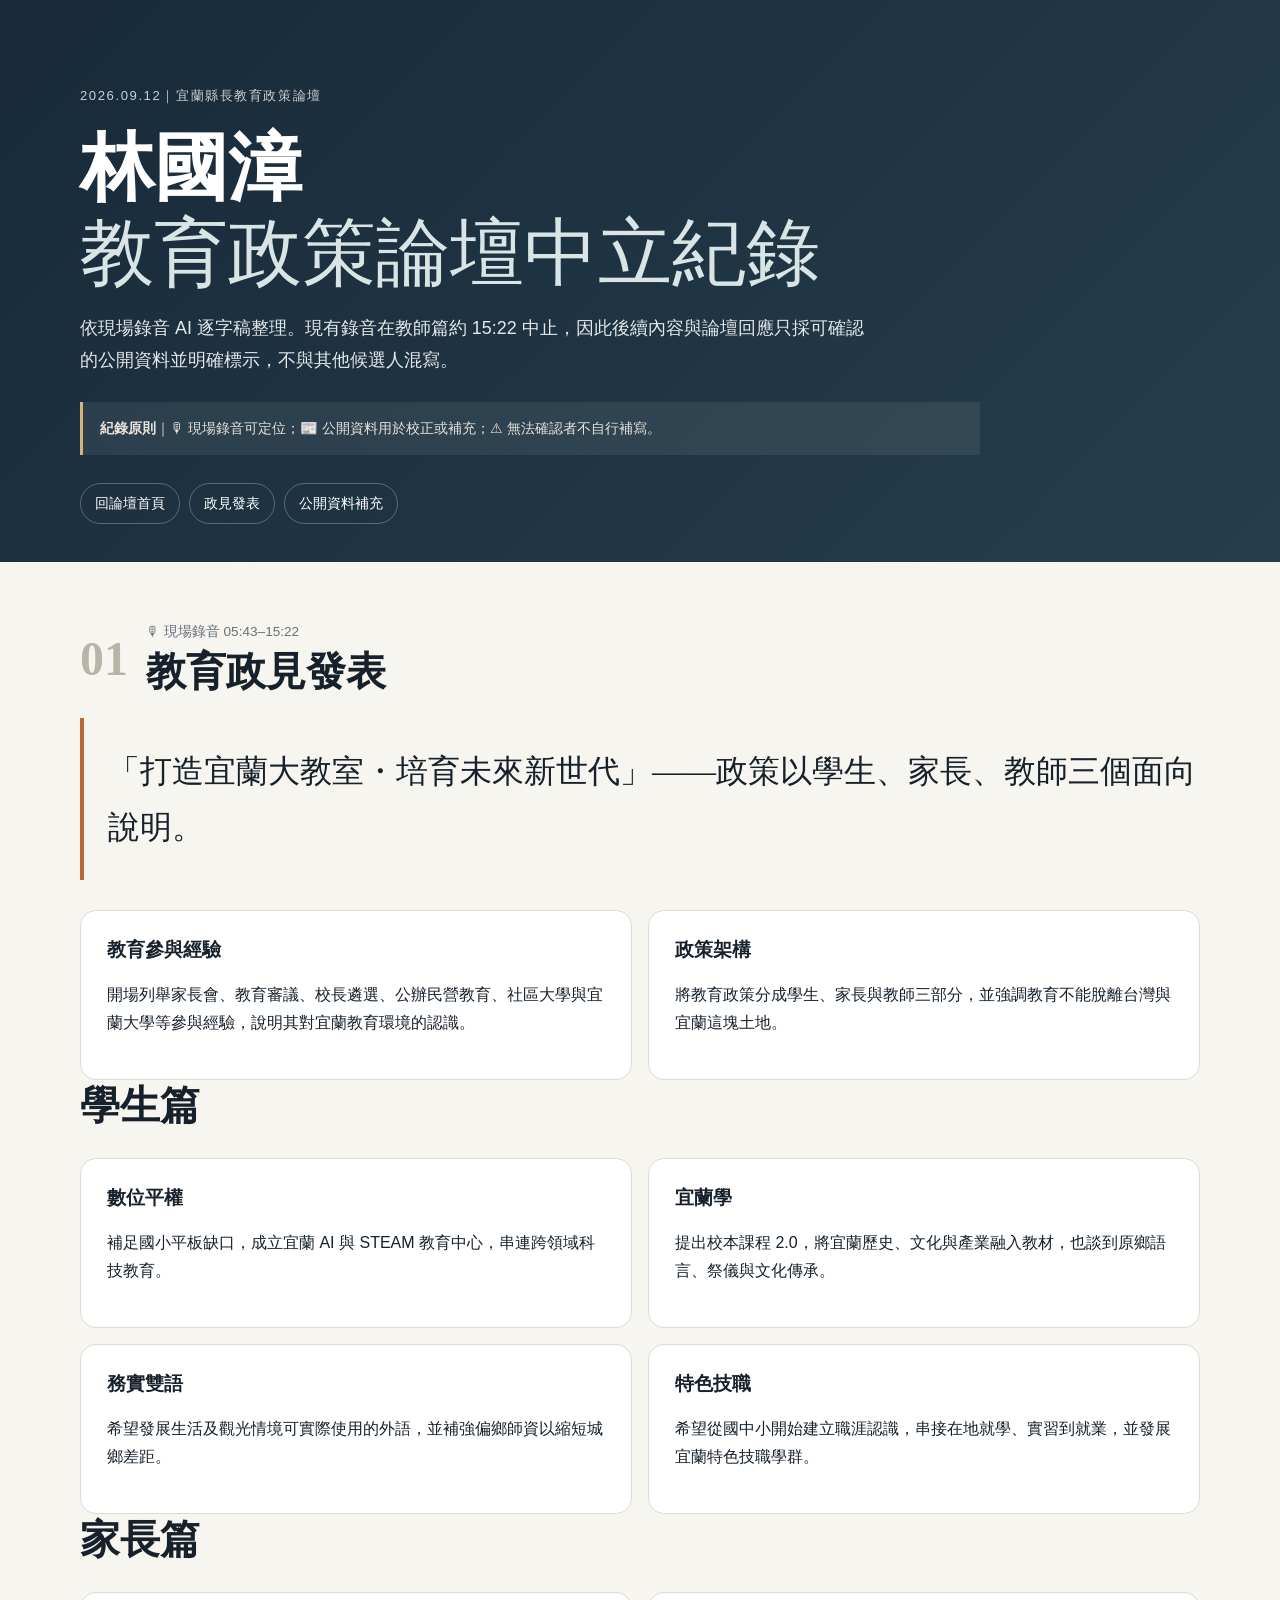
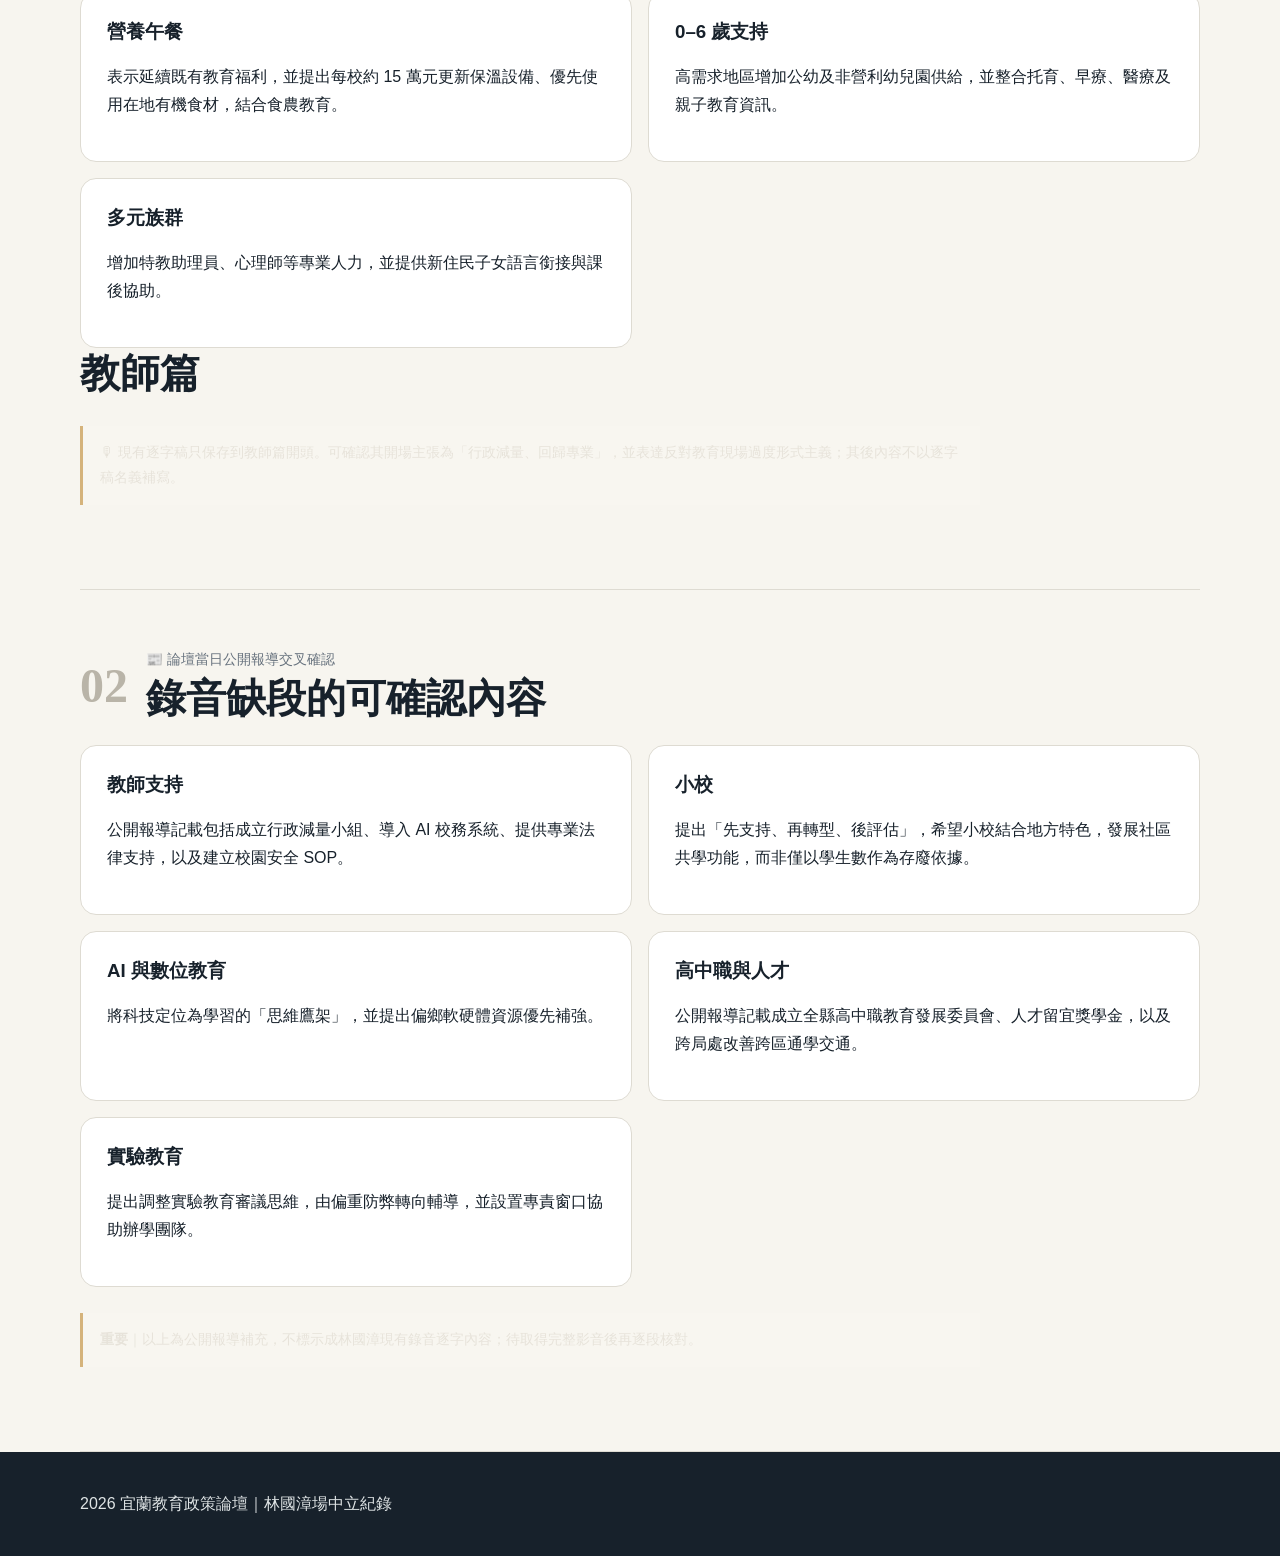
==== lin.html @ b28bcfb4 "Add separate Lin Kuo-chang forum record page" ====
<!doctype html><html lang="zh-Hant"><head><meta charset="utf-8"><meta name="viewport" content="width=device-width,initial-scale=1"><title>林國漳｜2026 宜蘭教育政策論壇紀錄</title><link rel="stylesheet" href="styles.css"></head><body><header class="hero"><div class="wrap"><p class="eyebrow">2026.09.12｜宜蘭縣長教育政策論壇</p><h1>林國漳<br><span>教育政策論壇中立紀錄</span></h1><p class="lead">依現場錄音 AI 逐字稿整理。現有錄音在教師篇約 15:22 中止，因此後續內容與論壇回應只採可確認的公開資料並明確標示，不與其他候選人混寫。</p><div class="notice"><b>紀錄原則</b>｜🎙 現場錄音可定位；📰 公開資料用於校正或補充；⚠ 無法確認者不自行補寫。</div><nav><a href="index.html">回論壇首頁</a><a href="#policy">政見發表</a><a href="#supplement">公開資料補充</a></nav></div></header><main class="wrap"><section id="policy"><div class="section-head"><span class="num">01</span><div><p>🎙 現場錄音 05:43–15:22</p><h2>教育政見發表</h2></div></div><div class="quote">「打造宜蘭大教室・培育未來新世代」——政策以學生、家長、教師三個面向說明。</div><div class="cards"><article><h3>教育參與經驗</h3><p>開場列舉家長會、教育審議、校長遴選、公辦民營教育、社區大學與宜蘭大學等參與經驗，說明其對宜蘭教育環境的認識。</p></article><article><h3>政策架構</h3><p>將教育政策分成學生、家長與教師三部分，並強調教育不能脫離台灣與宜蘭這塊土地。</p></article></div><h2>學生篇</h2><div class="cards"><article><h3>數位平權</h3><p>補足國小平板缺口，成立宜蘭 AI 與 STEAM 教育中心，串連跨領域科技教育。</p></article><article><h3>宜蘭學</h3><p>提出校本課程 2.0，將宜蘭歷史、文化與產業融入教材，也談到原鄉語言、祭儀與文化傳承。</p></article><article><h3>務實雙語</h3><p>希望發展生活及觀光情境可實際使用的外語，並補強偏鄉師資以縮短城鄉差距。</p></article><article><h3>特色技職</h3><p>希望從國中小開始建立職涯認識，串接在地就學、實習到就業，並發展宜蘭特色技職學群。</p></article></div><h2>家長篇</h2><div class="cards"><article><h3>營養午餐</h3><p>表示延續既有教育福利，並提出每校約 15 萬元更新保溫設備、優先使用在地有機食材，結合食農教育。</p></article><article><h3>0–6 歲支持</h3><p>高需求地區增加公幼及非營利幼兒園供給，並整合托育、早療、醫療及親子教育資訊。</p></article><article><h3>多元族群</h3><p>增加特教助理員、心理師等專業人力，並提供新住民子女語言銜接與課後協助。</p></article></div><h2>教師篇</h2><div class="notice">🎙 現有逐字稿只保存到教師篇開頭。可確認其開場主張為「行政減量、回歸專業」，並表達反對教育現場過度形式主義；其後內容不以逐字稿名義補寫。</div></section><section id="supplement"><div class="section-head"><span class="num">02</span><div><p>📰 論壇當日公開報導交叉確認</p><h2>錄音缺段的可確認內容</h2></div></div><div class="cards"><article><h3>教師支持</h3><p>公開報導記載包括成立行政減量小組、導入 AI 校務系統、提供專業法律支持，以及建立校園安全 SOP。</p></article><article><h3>小校</h3><p>提出「先支持、再轉型、後評估」，希望小校結合地方特色，發展社區共學功能，而非僅以學生數作為存廢依據。</p></article><article><h3>AI 與數位教育</h3><p>將科技定位為學習的「思維鷹架」，並提出偏鄉軟硬體資源優先補強。</p></article><article><h3>高中職與人才</h3><p>公開報導記載成立全縣高中職教育發展委員會、人才留宜獎學金，以及跨局處改善跨區通學交通。</p></article><article><h3>實驗教育</h3><p>提出調整實驗教育審議思維，由偏重防弊轉向輔導，並設置專責窗口協助辦學團隊。</p></article></div><div class="notice"><b>重要</b>｜以上為公開報導補充，不標示成林國漳現有錄音逐字內容；待取得完整影音後再逐段核對。</div></section></main><footer><div class="wrap">2026 宜蘭教育政策論壇｜林國漳場中立紀錄</div></footer></body></html>
---- styles.css ----
:root{--ink:#17212b;--muted:#66717d;--paper:#f7f5ef;--card:#fff;--line:#dedbd2;--wu:#345b7e;--lin:#39705e;--accent:#b76b3d}*{box-sizing:border-box}html{scroll-behavior:smooth}body{margin:0;background:var(--paper);color:var(--ink);font-family:-apple-system,BlinkMacSystemFont,"Noto Sans TC","PingFang TC","Microsoft JhengHei",sans-serif;line-height:1.75}.wrap{width:min(1120px,calc(100% - 36px));margin:auto}.hero{padding:72px 0 38px;background:linear-gradient(135deg,#182a3a,#263e4c);color:white}.eyebrow{letter-spacing:.12em;font-size:.82rem;opacity:.78}.hero h1{font-size:clamp(2.25rem,6vw,4.6rem);line-height:1.15;margin:18px 0}.hero h1 span{font-weight:400;color:#d9e5e5}.lead{font-size:1.12rem;max-width:800px;color:#e5e9e9}.notice{max-width:900px;margin:26px 0;padding:14px 17px;border-left:3px solid #d5b37b;background:#ffffff12;font-size:.9rem;color:#e7e3da}.hero nav{display:flex;gap:9px;flex-wrap:wrap;margin-top:28px}.hero nav a{color:#fff;text-decoration:none;border:1px solid #ffffff44;border-radius:99px;padding:7px 14px;font-size:.9rem}.hero nav a:hover{background:#fff;color:#223746}main section{padding:58px 0;border-bottom:1px solid var(--line)}h2{font-size:clamp(1.65rem,4vw,2.5rem);line-height:1.25;margin:0 0 28px}h3{line-height:1.35}.candidate-grid,.analysis-grid{display:grid;grid-template-columns:1fr 1fr;gap:20px}.candidate,.cards article,.three article,.analysis-grid article,.source-box{background:var(--card);border:1px solid var(--line);border-radius:16px;padding:26px}.candidate{border-top:5px solid}.candidate.wu{border-top-color:var(--wu)}.candidate.lin{border-top-color:var(--lin)}.tag,.three article>span{display:inline-block;font-weight:700;font-size:.78rem;letter-spacing:.08em;border-radius:99px;padding:4px 10px;background:#edf0ef}.candidate h3{font-size:1.5rem;margin:14px 0 8px}.chips{display:flex;flex-wrap:wrap;gap:7px;margin-top:20px}.chips span{font-size:.8rem;background:#f1efe8;padding:4px 9px;border-radius:6px}.table-wrap{overflow-x:auto;background:white;border:1px solid var(--line);border-radius:14px}table{width:100%;border-collapse:collapse;min-width:760px}th,td{text-align:left;vertical-align:top;padding:15px 17px;border-bottom:1px solid #ece9e2}th{background:#eeece5}th:first-child,td:first-child{width:15%;font-weight:700}.caption{font-size:.84rem;color:var(--muted);margin-top:12px}.section-head{display:flex;gap:18px;align-items:center;margin-bottom:22px}.section-head .num{font:700 3rem Georgia,serif;color:#b9b4a8}.section-head p{margin:0;color:var(--muted);font-size:.85rem}.section-head h2{margin:2px 0 0}.quote{font-family:Georgia,"Noto Serif TC",serif;font-size:clamp(1.35rem,3vw,2rem);padding:25px 0 25px 24px;border-left:4px solid var(--accent);margin:20px 0 30px}.cards{display:grid;grid-template-columns:1fr 1fr;gap:16px}.cards h3,.three h3{margin-top:0}.cards ul,.three ul{padding-left:1.2rem}.three{display:grid;grid-template-columns:repeat(3,1fr);gap:16px}.three article:nth-child(1){border-top:4px solid #527799}.three article:nth-child(2){border-top:4px solid #b17a51}.three article:nth-child(3){border-top:4px solid #5c806f}.three article>span{margin-bottom:12px}.intro{margin-top:-18px;color:var(--muted)}.qa-list{display:grid;gap:10px}.qa-list details{background:white;border:1px solid var(--line);border-radius:12px;overflow:hidden}.qa-list summary{cursor:pointer;font-weight:700;font-size:1.05rem;padding:17px 20px}.qa-list details div{padding:0 20px 20px;color:#35404a}.analysis-grid article:first-child{border-left:5px solid var(--wu)}.analysis-grid article:last-child{border-left:5px solid var(--lin)}.neutral{margin-top:18px;padding:20px;border-radius:12px;background:#e9e6dc;font-weight:600}.source-box p{margin:0 0 18px}.source-box p:last-child{margin-bottom:0}footer{background:#17212b;color:#dfe4e5;padding:38px 0}footer p{color:#9eaaae;font-size:.85rem;margin-bottom:0}@media(max-width:760px){.hero{padding-top:48px}.candidate-grid,.analysis-grid,.cards,.three{grid-template-columns:1fr}main section{padding:42px 0}.section-head{align-items:flex-start}.section-head .num{font-size:2.2rem}.candidate,.cards article,.three article,.source-box{padding:20px}.quote{padding-left:18px}.wrap{width:min(100% - 26px,1120px)}}@media print{.hero{background:white;color:#111;padding:20px 0}.hero h1 span,.lead,.notice{color:#333}.hero nav{display:none}body{background:white}.candidate,.cards article,.three article,.source-box,.table-wrap,.qa-list details{break-inside:avoid;border-color:#bbb}.qa-list details div{display:block!important}footer{background:white;color:#111}}
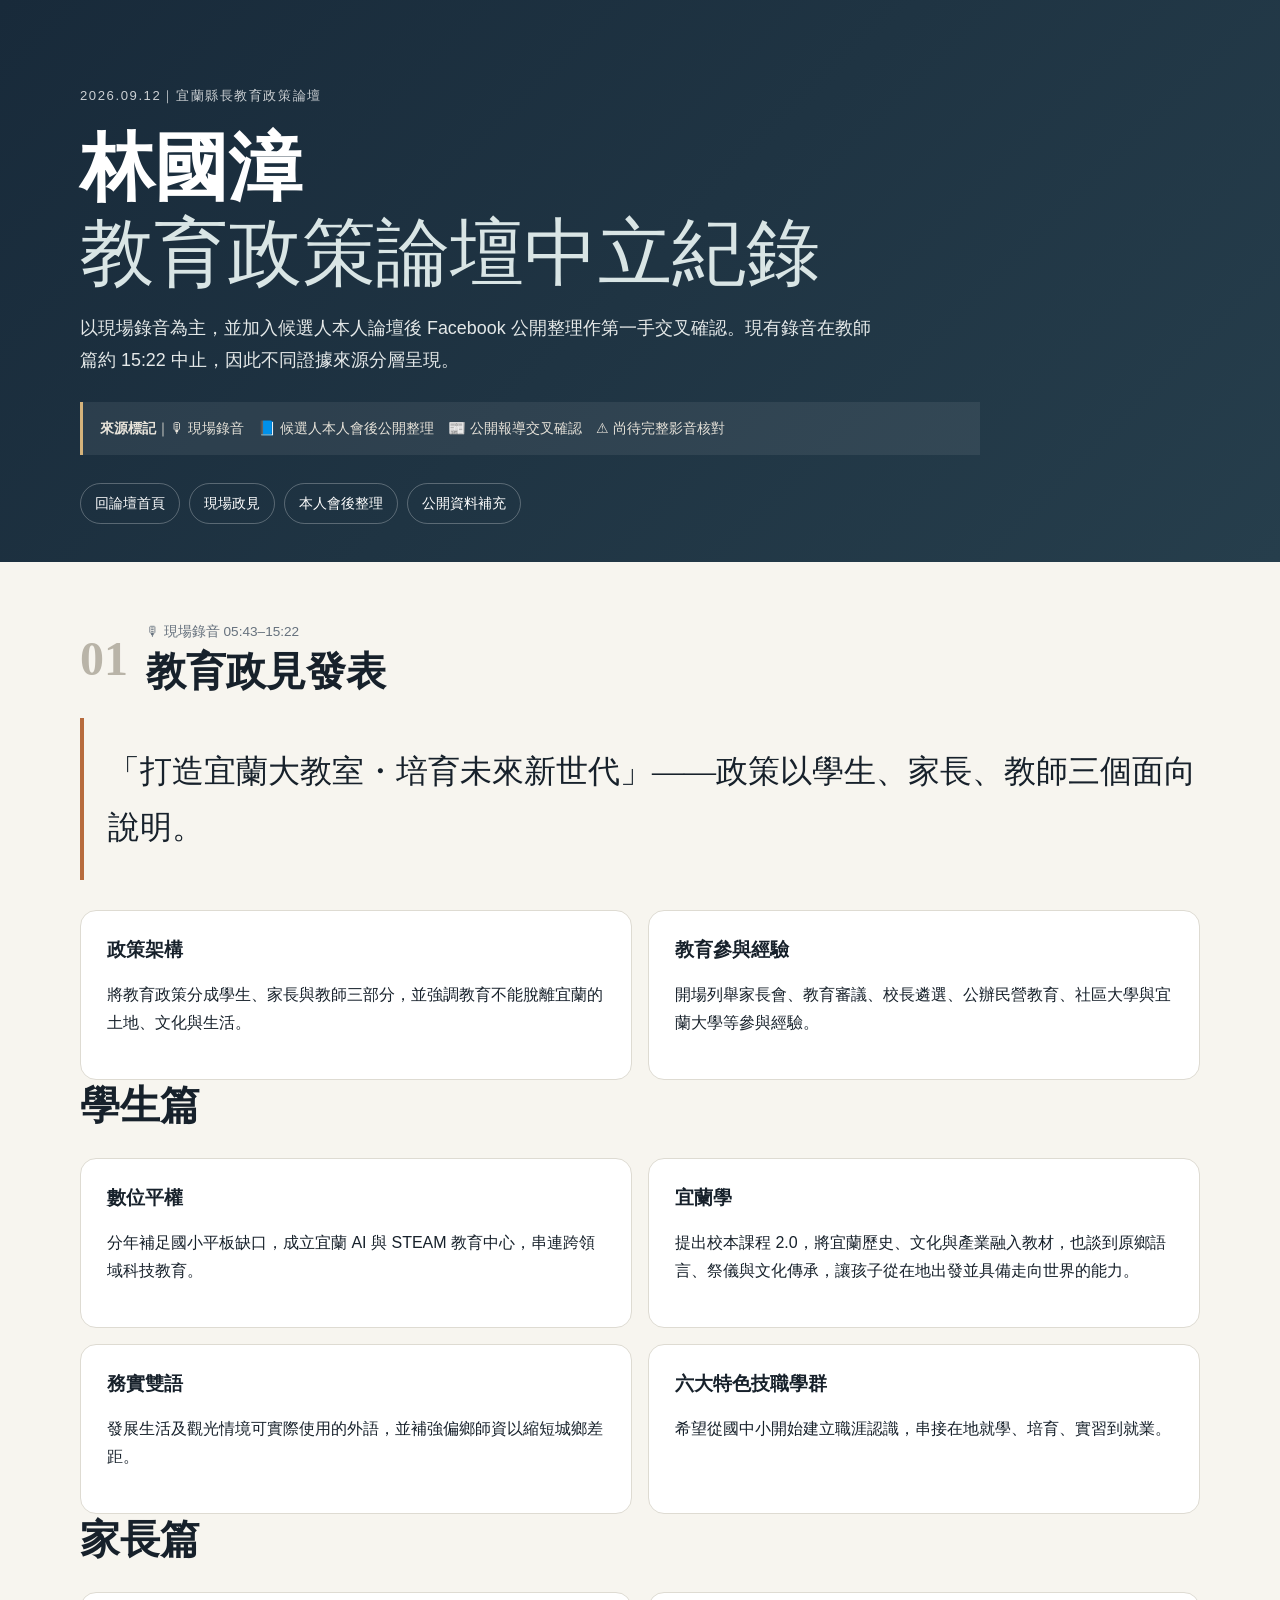
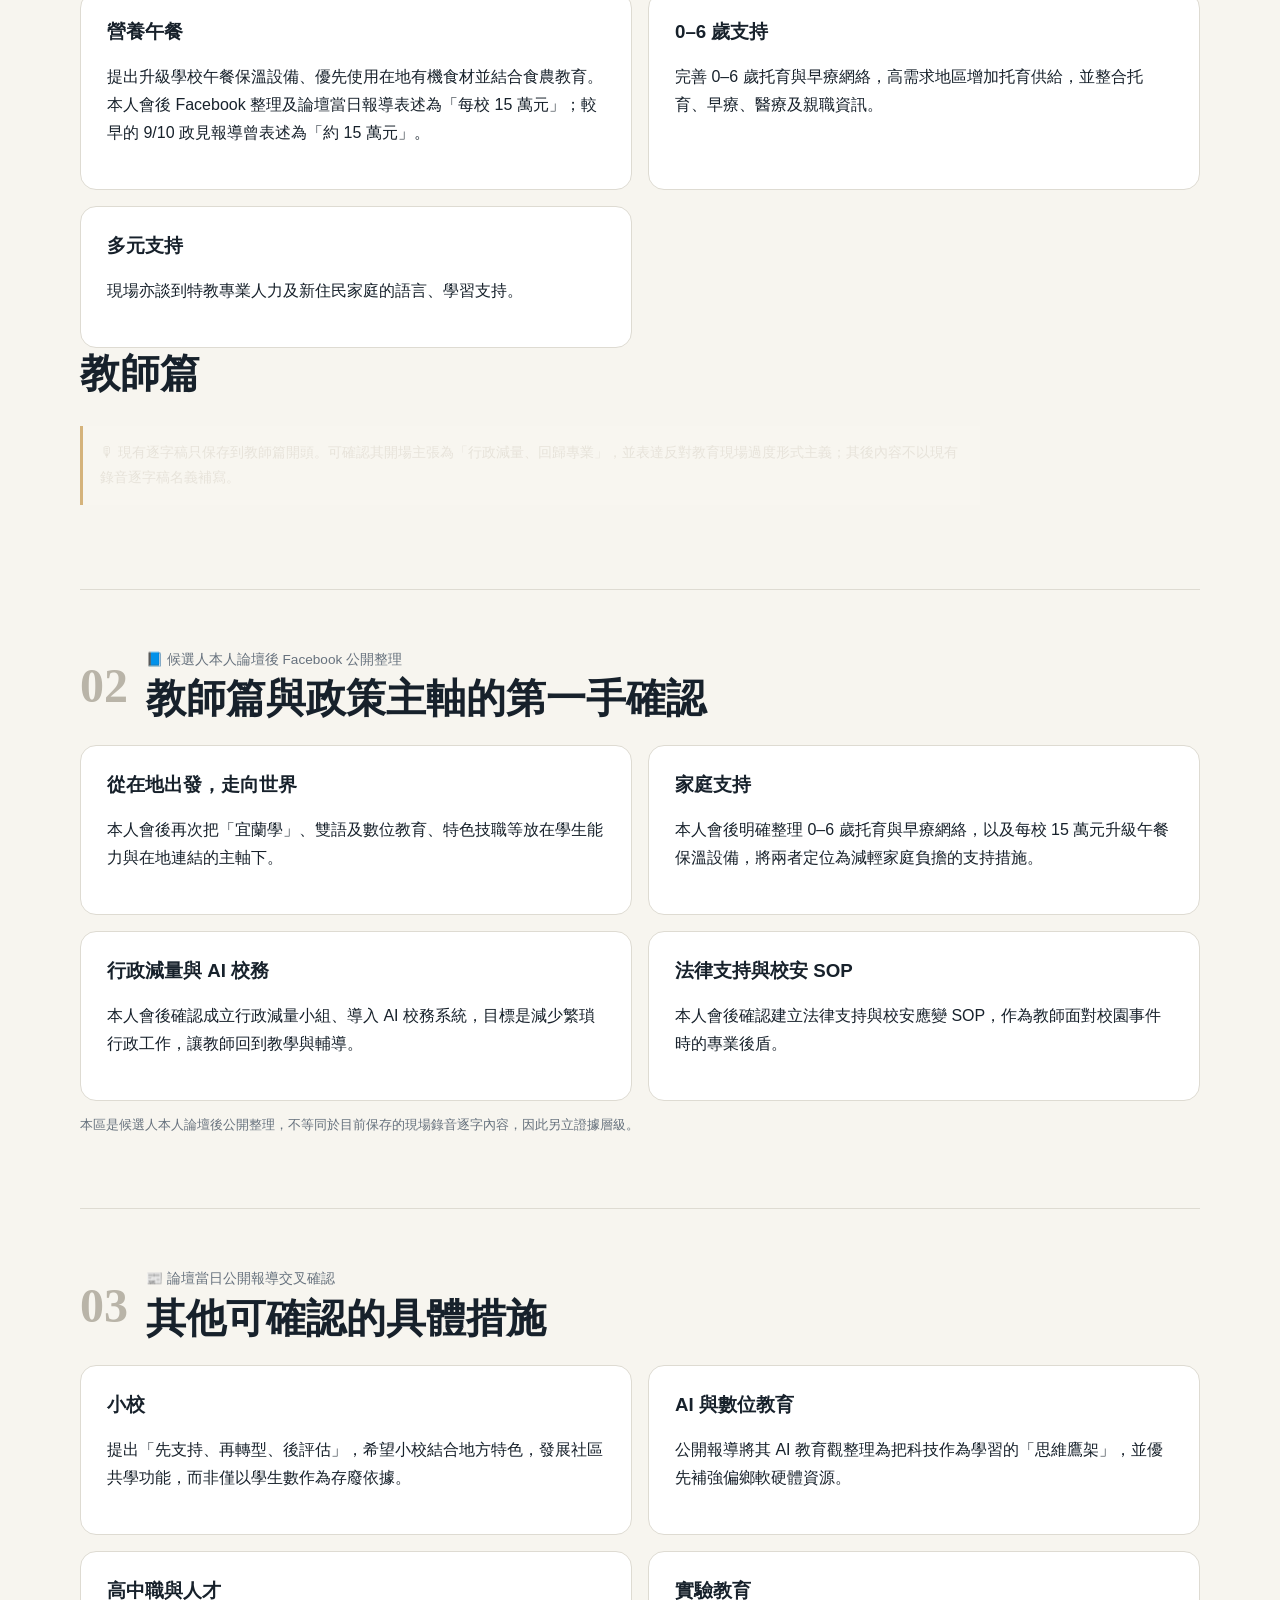
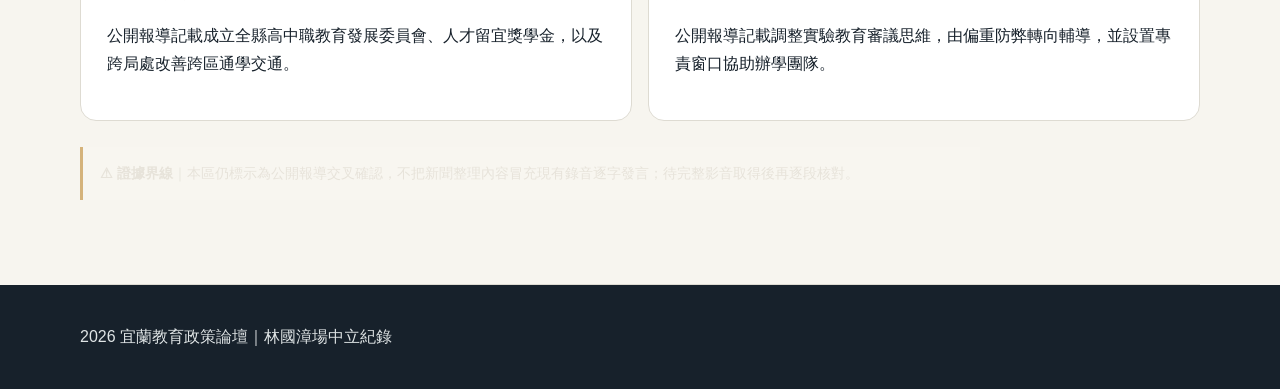
==== commit 73e32422: "Refine Lin forum record with candidate post cross-check" ====
--- a/lin.html
+++ b/lin.html
@@ -1 +1 @@
-<!doctype html><html lang="zh-Hant"><head><meta charset="utf-8"><meta name="viewport" content="width=device-width,initial-scale=1"><title>林國漳｜2026 宜蘭教育政策論壇紀錄</title><link rel="stylesheet" href="styles.css"></head><body><header class="hero"><div class="wrap"><p class="eyebrow">2026.09.12｜宜蘭縣長教育政策論壇</p><h1>林國漳<br><span>教育政策論壇中立紀錄</span></h1><p class="lead">依現場錄音 AI 逐字稿整理。現有錄音在教師篇約 15:22 中止，因此後續內容與論壇回應只採可確認的公開資料並明確標示，不與其他候選人混寫。</p><div class="notice"><b>紀錄原則</b>｜🎙 現場錄音可定位；📰 公開資料用於校正或補充；⚠ 無法確認者不自行補寫。</div><nav><a href="index.html">回論壇首頁</a><a href="#policy">政見發表</a><a href="#supplement">公開資料補充</a></nav></div></header><main class="wrap"><section id="policy"><div class="section-head"><span class="num">01</span><div><p>🎙 現場錄音 05:43–15:22</p><h2>教育政見發表</h2></div></div><div class="quote">「打造宜蘭大教室・培育未來新世代」——政策以學生、家長、教師三個面向說明。</div><div class="cards"><article><h3>教育參與經驗</h3><p>開場列舉家長會、教育審議、校長遴選、公辦民營教育、社區大學與宜蘭大學等參與經驗，說明其對宜蘭教育環境的認識。</p></article><article><h3>政策架構</h3><p>將教育政策分成學生、家長與教師三部分，並強調教育不能脫離台灣與宜蘭這塊土地。</p></article></div><h2>學生篇</h2><div class="cards"><article><h3>數位平權</h3><p>補足國小平板缺口，成立宜蘭 AI 與 STEAM 教育中心，串連跨領域科技教育。</p></article><article><h3>宜蘭學</h3><p>提出校本課程 2.0，將宜蘭歷史、文化與產業融入教材，也談到原鄉語言、祭儀與文化傳承。</p></article><article><h3>務實雙語</h3><p>希望發展生活及觀光情境可實際使用的外語，並補強偏鄉師資以縮短城鄉差距。</p></article><article><h3>特色技職</h3><p>希望從國中小開始建立職涯認識，串接在地就學、實習到就業，並發展宜蘭特色技職學群。</p></article></div><h2>家長篇</h2><div class="cards"><article><h3>營養午餐</h3><p>表示延續既有教育福利，並提出每校約 15 萬元更新保溫設備、優先使用在地有機食材，結合食農教育。</p></article><article><h3>0–6 歲支持</h3><p>高需求地區增加公幼及非營利幼兒園供給，並整合托育、早療、醫療及親子教育資訊。</p></article><article><h3>多元族群</h3><p>增加特教助理員、心理師等專業人力，並提供新住民子女語言銜接與課後協助。</p></article></div><h2>教師篇</h2><div class="notice">🎙 現有逐字稿只保存到教師篇開頭。可確認其開場主張為「行政減量、回歸專業」，並表達反對教育現場過度形式主義；其後內容不以逐字稿名義補寫。</div></section><section id="supplement"><div class="section-head"><span class="num">02</span><div><p>📰 論壇當日公開報導交叉確認</p><h2>錄音缺段的可確認內容</h2></div></div><div class="cards"><article><h3>教師支持</h3><p>公開報導記載包括成立行政減量小組、導入 AI 校務系統、提供專業法律支持，以及建立校園安全 SOP。</p></article><article><h3>小校</h3><p>提出「先支持、再轉型、後評估」，希望小校結合地方特色，發展社區共學功能，而非僅以學生數作為存廢依據。</p></article><article><h3>AI 與數位教育</h3><p>將科技定位為學習的「思維鷹架」，並提出偏鄉軟硬體資源優先補強。</p></article><article><h3>高中職與人才</h3><p>公開報導記載成立全縣高中職教育發展委員會、人才留宜獎學金，以及跨局處改善跨區通學交通。</p></article><article><h3>實驗教育</h3><p>提出調整實驗教育審議思維，由偏重防弊轉向輔導，並設置專責窗口協助辦學團隊。</p></article></div><div class="notice"><b>重要</b>｜以上為公開報導補充，不標示成林國漳現有錄音逐字內容；待取得完整影音後再逐段核對。</div></section></main><footer><div class="wrap">2026 宜蘭教育政策論壇｜林國漳場中立紀錄</div></footer></body></html>+<!doctype html><html lang="zh-Hant"><head><meta charset="utf-8"><meta name="viewport" content="width=device-width,initial-scale=1"><title>林國漳｜2026 宜蘭教育政策論壇紀錄</title><link rel="stylesheet" href="styles.css"></head><body><header class="hero"><div class="wrap"><p class="eyebrow">2026.09.12｜宜蘭縣長教育政策論壇</p><h1>林國漳<br><span>教育政策論壇中立紀錄</span></h1><p class="lead">以現場錄音為主，並加入候選人本人論壇後 Facebook 公開整理作第一手交叉確認。現有錄音在教師篇約 15:22 中止，因此不同證據來源分層呈現。</p><div class="notice"><b>來源標記</b>｜🎙 現場錄音　📘 候選人本人會後公開整理　📰 公開報導交叉確認　⚠ 尚待完整影音核對</div><nav><a href="index.html">回論壇首頁</a><a href="#policy">現場政見</a><a href="#candidate-post">本人會後整理</a><a href="#supplement">公開資料補充</a></nav></div></header><main class="wrap"><section id="policy"><div class="section-head"><span class="num">01</span><div><p>🎙 現場錄音 05:43–15:22</p><h2>教育政見發表</h2></div></div><div class="quote">「打造宜蘭大教室・培育未來新世代」——政策以學生、家長、教師三個面向說明。</div><div class="cards"><article><h3>政策架構</h3><p>將教育政策分成學生、家長與教師三部分，並強調教育不能脫離宜蘭的土地、文化與生活。</p></article><article><h3>教育參與經驗</h3><p>開場列舉家長會、教育審議、校長遴選、公辦民營教育、社區大學與宜蘭大學等參與經驗。</p></article></div><h2>學生篇</h2><div class="cards"><article><h3>數位平權</h3><p>分年補足國小平板缺口，成立宜蘭 AI 與 STEAM 教育中心，串連跨領域科技教育。</p></article><article><h3>宜蘭學</h3><p>提出校本課程 2.0，將宜蘭歷史、文化與產業融入教材，也談到原鄉語言、祭儀與文化傳承，讓孩子從在地出發並具備走向世界的能力。</p></article><article><h3>務實雙語</h3><p>發展生活及觀光情境可實際使用的外語，並補強偏鄉師資以縮短城鄉差距。</p></article><article><h3>六大特色技職學群</h3><p>希望從國中小開始建立職涯認識，串接在地就學、培育、實習到就業。</p></article></div><h2>家長篇</h2><div class="cards"><article><h3>營養午餐</h3><p>提出升級學校午餐保溫設備、優先使用在地有機食材並結合食農教育。本人會後 Facebook 整理及論壇當日報導表述為「每校 15 萬元」；較早的 9/10 政見報導曾表述為「約 15 萬元」。</p></article><article><h3>0–6 歲支持</h3><p>完善 0–6 歲托育與早療網絡，高需求地區增加托育供給，並整合托育、早療、醫療及親職資訊。</p></article><article><h3>多元支持</h3><p>現場亦談到特教專業人力及新住民家庭的語言、學習支持。</p></article></div><h2>教師篇</h2><div class="notice">🎙 現有逐字稿只保存到教師篇開頭。可確認其開場主張為「行政減量、回歸專業」，並表達反對教育現場過度形式主義；其後內容不以現有錄音逐字稿名義補寫。</div></section><section id="candidate-post"><div class="section-head"><span class="num">02</span><div><p>📘 候選人本人論壇後 Facebook 公開整理</p><h2>教師篇與政策主軸的第一手確認</h2></div></div><div class="cards"><article><h3>從在地出發，走向世界</h3><p>本人會後再次把「宜蘭學」、雙語及數位教育、特色技職等放在學生能力與在地連結的主軸下。</p></article><article><h3>家庭支持</h3><p>本人會後明確整理 0–6 歲托育與早療網絡，以及每校 15 萬元升級午餐保溫設備，將兩者定位為減輕家庭負擔的支持措施。</p></article><article><h3>行政減量與 AI 校務</h3><p>本人會後確認成立行政減量小組、導入 AI 校務系統，目標是減少繁瑣行政工作，讓教師回到教學與輔導。</p></article><article><h3>法律支持與校安 SOP</h3><p>本人會後確認建立法律支持與校安應變 SOP，作為教師面對校園事件時的專業後盾。</p></article></div><p class="caption">本區是候選人本人論壇後公開整理，不等同於目前保存的現場錄音逐字內容，因此另立證據層級。</p></section><section id="supplement"><div class="section-head"><span class="num">03</span><div><p>📰 論壇當日公開報導交叉確認</p><h2>其他可確認的具體措施</h2></div></div><div class="cards"><article><h3>小校</h3><p>提出「先支持、再轉型、後評估」，希望小校結合地方特色，發展社區共學功能，而非僅以學生數作為存廢依據。</p></article><article><h3>AI 與數位教育</h3><p>公開報導將其 AI 教育觀整理為把科技作為學習的「思維鷹架」，並優先補強偏鄉軟硬體資源。</p></article><article><h3>高中職與人才</h3><p>公開報導記載成立全縣高中職教育發展委員會、人才留宜獎學金，以及跨局處改善跨區通學交通。</p></article><article><h3>實驗教育</h3><p>公開報導記載調整實驗教育審議思維，由偏重防弊轉向輔導，並設置專責窗口協助辦學團隊。</p></article></div><div class="notice"><b>⚠ 證據界線</b>｜本區仍標示為公開報導交叉確認，不把新聞整理內容冒充現有錄音逐字發言；待完整影音取得後再逐段核對。</div></section></main><footer><div class="wrap">2026 宜蘭教育政策論壇｜林國漳場中立紀錄</div></footer></body></html>
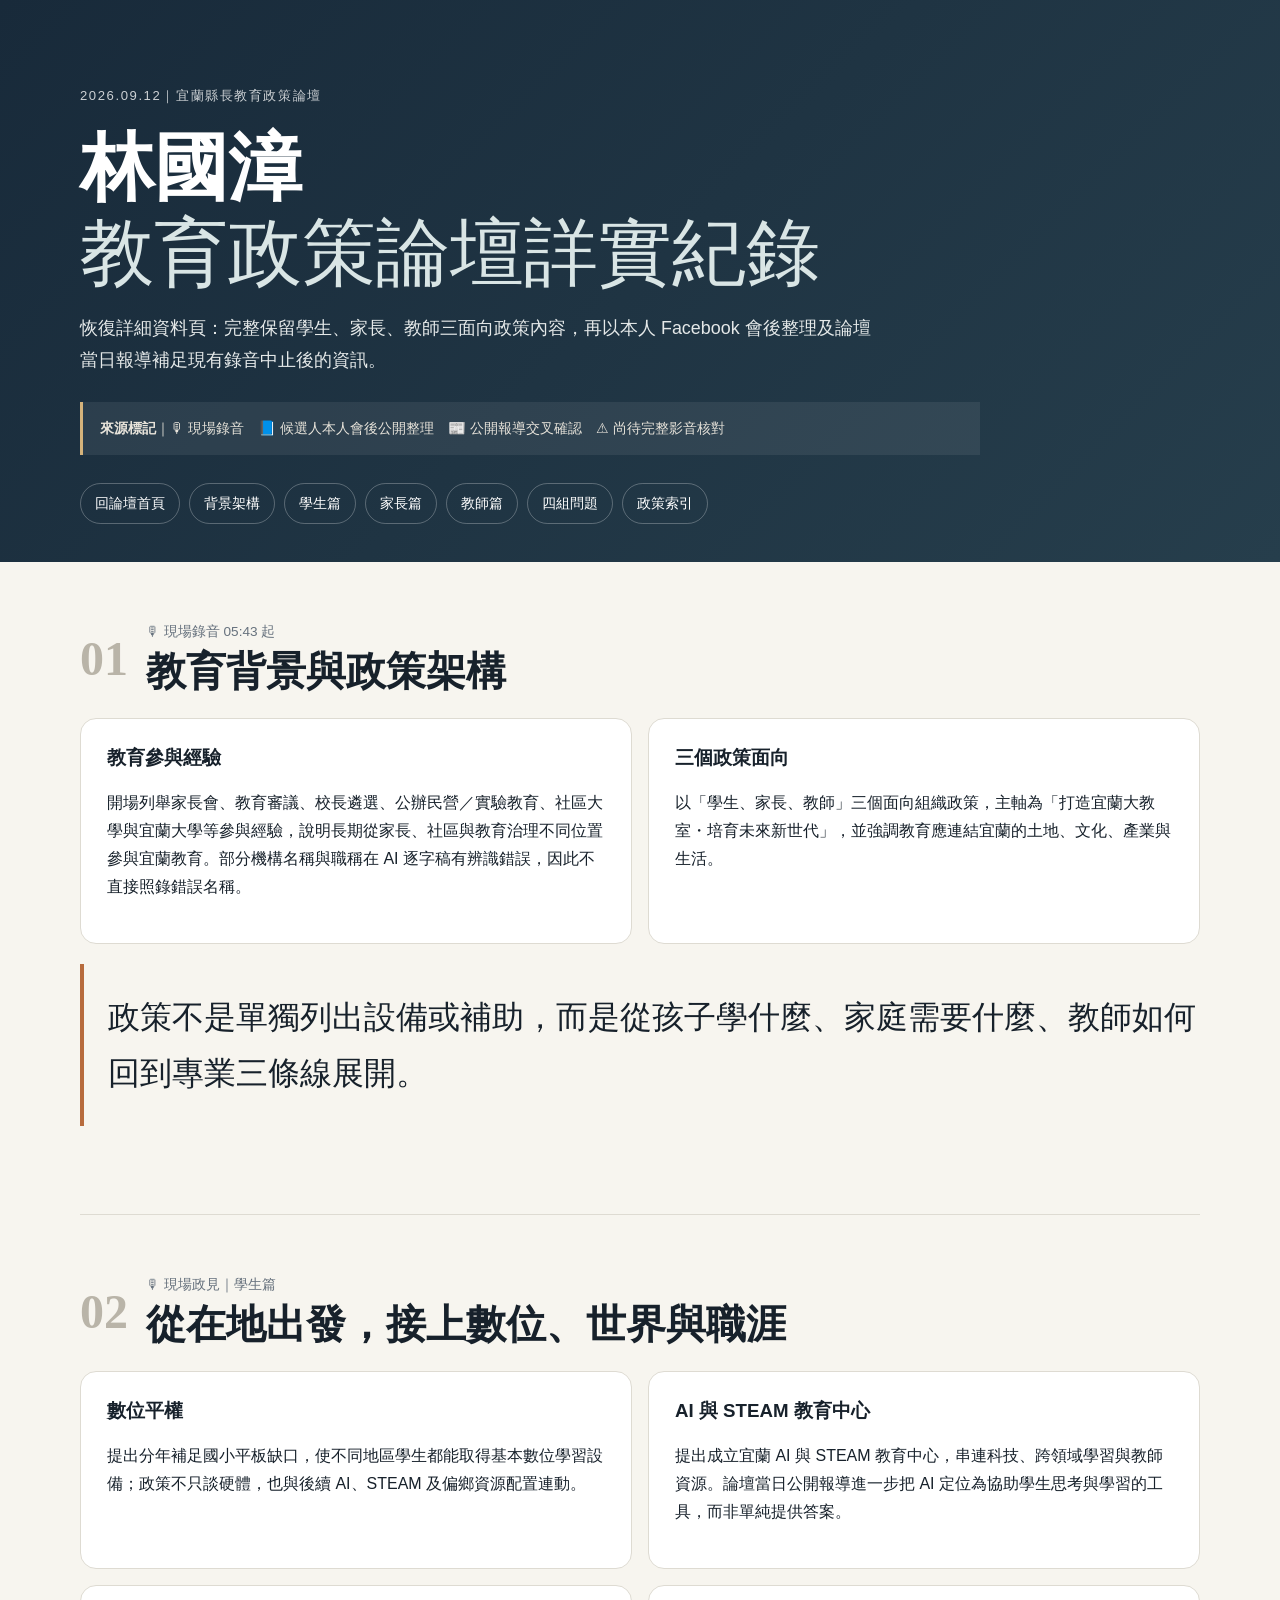
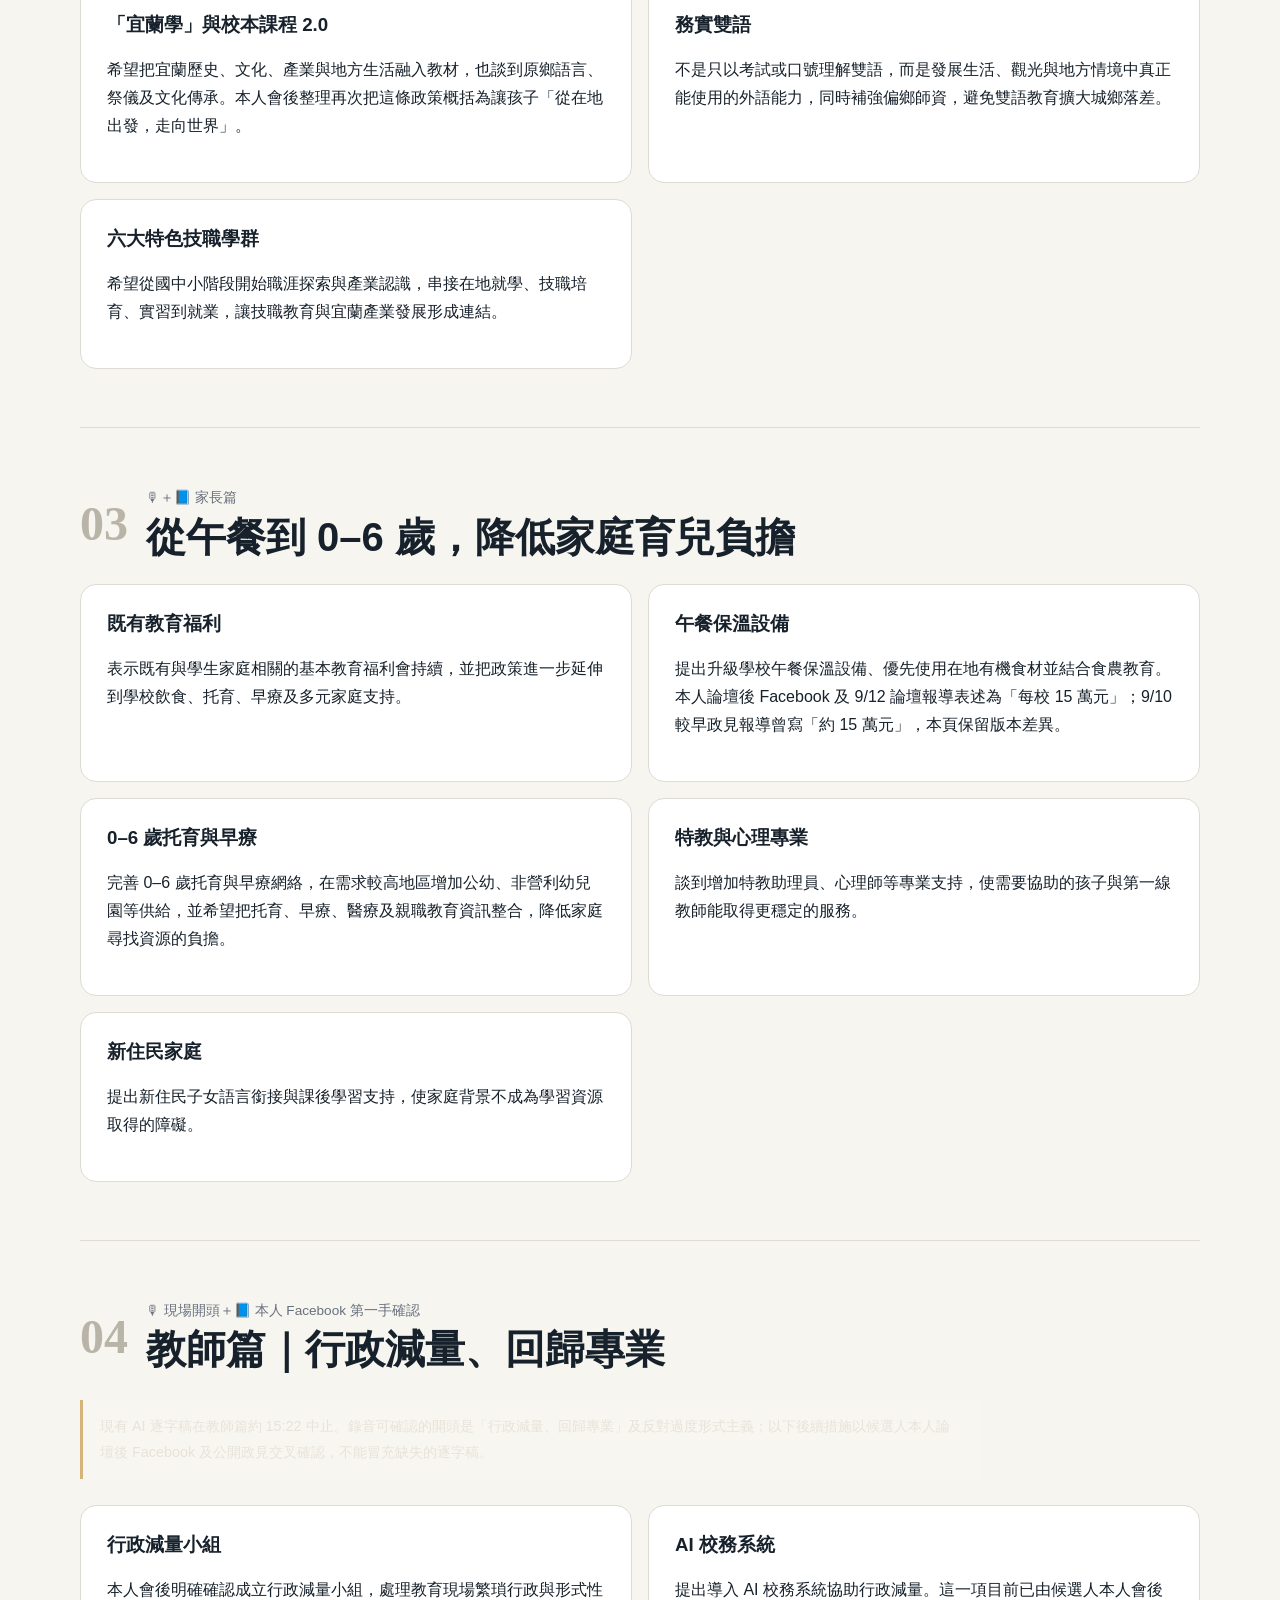
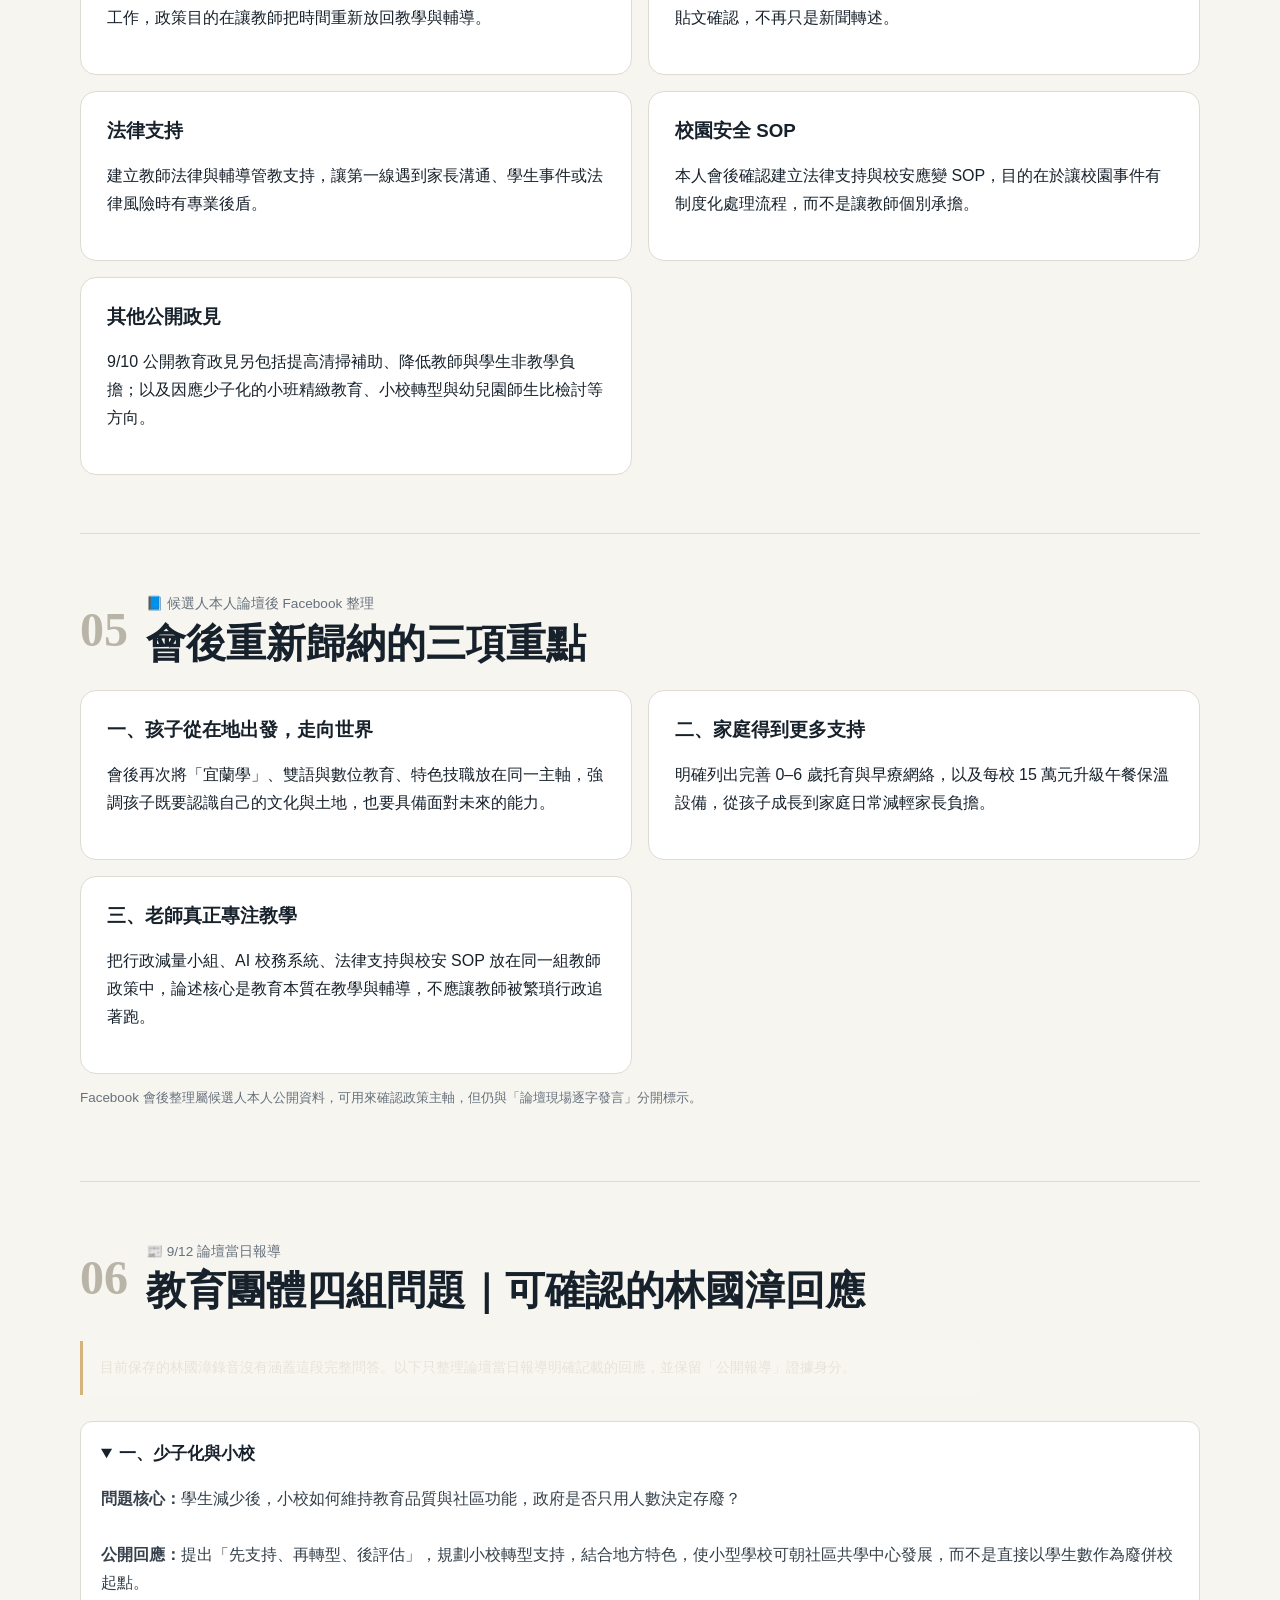
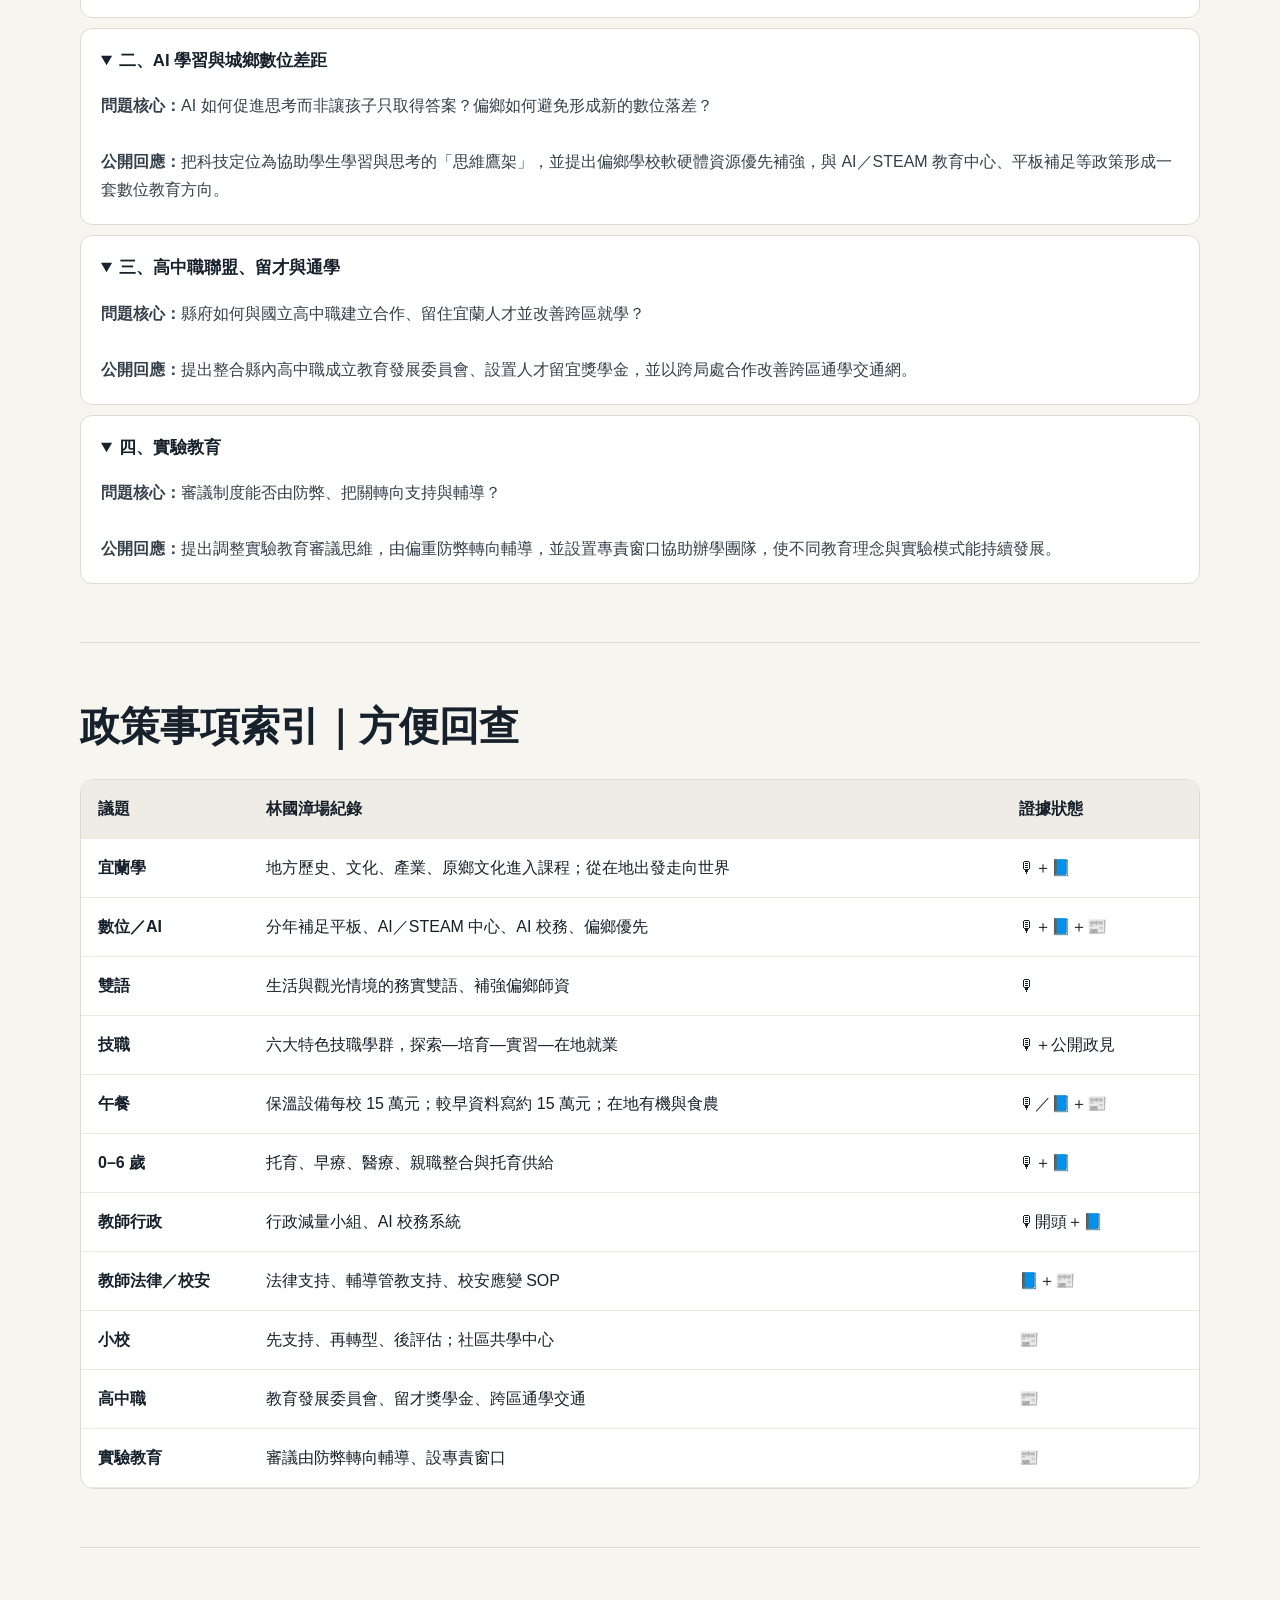
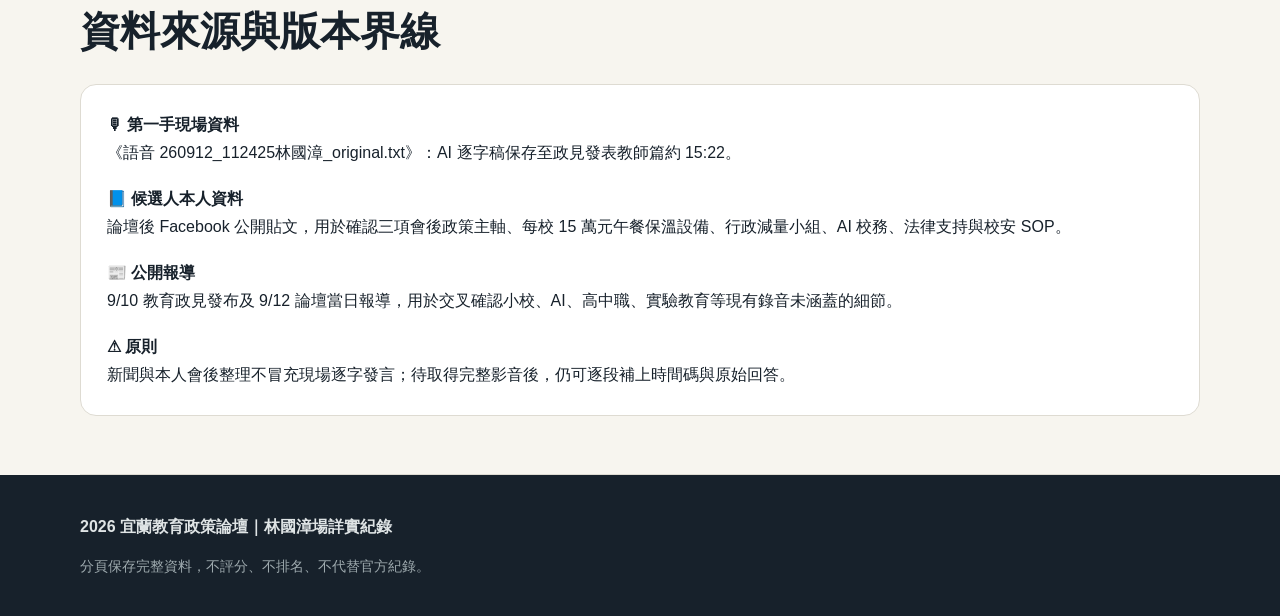
==== commit 1046f31a: "Restore detailed Lin forum record while keeping Facebook source layer" ====
--- a/lin.html
+++ b/lin.html
@@ -1 +1 @@
-<!doctype html><html lang="zh-Hant"><head><meta charset="utf-8"><meta name="viewport" content="width=device-width,initial-scale=1"><title>林國漳｜2026 宜蘭教育政策論壇紀錄</title><link rel="stylesheet" href="styles.css"></head><body><header class="hero"><div class="wrap"><p class="eyebrow">2026.09.12｜宜蘭縣長教育政策論壇</p><h1>林國漳<br><span>教育政策論壇中立紀錄</span></h1><p class="lead">以現場錄音為主，並加入候選人本人論壇後 Facebook 公開整理作第一手交叉確認。現有錄音在教師篇約 15:22 中止，因此不同證據來源分層呈現。</p><div class="notice"><b>來源標記</b>｜🎙 現場錄音　📘 候選人本人會後公開整理　📰 公開報導交叉確認　⚠ 尚待完整影音核對</div><nav><a href="index.html">回論壇首頁</a><a href="#policy">現場政見</a><a href="#candidate-post">本人會後整理</a><a href="#supplement">公開資料補充</a></nav></div></header><main class="wrap"><section id="policy"><div class="section-head"><span class="num">01</span><div><p>🎙 現場錄音 05:43–15:22</p><h2>教育政見發表</h2></div></div><div class="quote">「打造宜蘭大教室・培育未來新世代」——政策以學生、家長、教師三個面向說明。</div><div class="cards"><article><h3>政策架構</h3><p>將教育政策分成學生、家長與教師三部分，並強調教育不能脫離宜蘭的土地、文化與生活。</p></article><article><h3>教育參與經驗</h3><p>開場列舉家長會、教育審議、校長遴選、公辦民營教育、社區大學與宜蘭大學等參與經驗。</p></article></div><h2>學生篇</h2><div class="cards"><article><h3>數位平權</h3><p>分年補足國小平板缺口，成立宜蘭 AI 與 STEAM 教育中心，串連跨領域科技教育。</p></article><article><h3>宜蘭學</h3><p>提出校本課程 2.0，將宜蘭歷史、文化與產業融入教材，也談到原鄉語言、祭儀與文化傳承，讓孩子從在地出發並具備走向世界的能力。</p></article><article><h3>務實雙語</h3><p>發展生活及觀光情境可實際使用的外語，並補強偏鄉師資以縮短城鄉差距。</p></article><article><h3>六大特色技職學群</h3><p>希望從國中小開始建立職涯認識，串接在地就學、培育、實習到就業。</p></article></div><h2>家長篇</h2><div class="cards"><article><h3>營養午餐</h3><p>提出升級學校午餐保溫設備、優先使用在地有機食材並結合食農教育。本人會後 Facebook 整理及論壇當日報導表述為「每校 15 萬元」；較早的 9/10 政見報導曾表述為「約 15 萬元」。</p></article><article><h3>0–6 歲支持</h3><p>完善 0–6 歲托育與早療網絡，高需求地區增加托育供給，並整合托育、早療、醫療及親職資訊。</p></article><article><h3>多元支持</h3><p>現場亦談到特教專業人力及新住民家庭的語言、學習支持。</p></article></div><h2>教師篇</h2><div class="notice">🎙 現有逐字稿只保存到教師篇開頭。可確認其開場主張為「行政減量、回歸專業」，並表達反對教育現場過度形式主義；其後內容不以現有錄音逐字稿名義補寫。</div></section><section id="candidate-post"><div class="section-head"><span class="num">02</span><div><p>📘 候選人本人論壇後 Facebook 公開整理</p><h2>教師篇與政策主軸的第一手確認</h2></div></div><div class="cards"><article><h3>從在地出發，走向世界</h3><p>本人會後再次把「宜蘭學」、雙語及數位教育、特色技職等放在學生能力與在地連結的主軸下。</p></article><article><h3>家庭支持</h3><p>本人會後明確整理 0–6 歲托育與早療網絡，以及每校 15 萬元升級午餐保溫設備，將兩者定位為減輕家庭負擔的支持措施。</p></article><article><h3>行政減量與 AI 校務</h3><p>本人會後確認成立行政減量小組、導入 AI 校務系統，目標是減少繁瑣行政工作，讓教師回到教學與輔導。</p></article><article><h3>法律支持與校安 SOP</h3><p>本人會後確認建立法律支持與校安應變 SOP，作為教師面對校園事件時的專業後盾。</p></article></div><p class="caption">本區是候選人本人論壇後公開整理，不等同於目前保存的現場錄音逐字內容，因此另立證據層級。</p></section><section id="supplement"><div class="section-head"><span class="num">03</span><div><p>📰 論壇當日公開報導交叉確認</p><h2>其他可確認的具體措施</h2></div></div><div class="cards"><article><h3>小校</h3><p>提出「先支持、再轉型、後評估」，希望小校結合地方特色，發展社區共學功能，而非僅以學生數作為存廢依據。</p></article><article><h3>AI 與數位教育</h3><p>公開報導將其 AI 教育觀整理為把科技作為學習的「思維鷹架」，並優先補強偏鄉軟硬體資源。</p></article><article><h3>高中職與人才</h3><p>公開報導記載成立全縣高中職教育發展委員會、人才留宜獎學金，以及跨局處改善跨區通學交通。</p></article><article><h3>實驗教育</h3><p>公開報導記載調整實驗教育審議思維，由偏重防弊轉向輔導，並設置專責窗口協助辦學團隊。</p></article></div><div class="notice"><b>⚠ 證據界線</b>｜本區仍標示為公開報導交叉確認，不把新聞整理內容冒充現有錄音逐字發言；待完整影音取得後再逐段核對。</div></section></main><footer><div class="wrap">2026 宜蘭教育政策論壇｜林國漳場中立紀錄</div></footer></body></html>+<!doctype html><html lang="zh-Hant"><head><meta charset="utf-8"><meta name="viewport" content="width=device-width,initial-scale=1"><title>林國漳｜2026 宜蘭教育政策論壇詳實紀錄</title><link rel="stylesheet" href="styles.css"></head><body><header class="hero"><div class="wrap"><p class="eyebrow">2026.09.12｜宜蘭縣長教育政策論壇</p><h1>林國漳<br><span>教育政策論壇詳實紀錄</span></h1><p class="lead">恢復詳細資料頁：完整保留學生、家長、教師三面向政策內容，再以本人 Facebook 會後整理及論壇當日報導補足現有錄音中止後的資訊。</p><div class="notice"><b>來源標記</b>｜🎙 現場錄音　📘 候選人本人會後公開整理　📰 公開報導交叉確認　⚠ 尚待完整影音核對</div><nav><a href="index.html">回論壇首頁</a><a href="#opening">背景架構</a><a href="#student">學生篇</a><a href="#parent">家長篇</a><a href="#teacher">教師篇</a><a href="#response">四組問題</a><a href="#record">政策索引</a></nav></div></header><main class="wrap"><section id="opening"><div class="section-head"><span class="num">01</span><div><p>🎙 現場錄音 05:43 起</p><h2>教育背景與政策架構</h2></div></div><div class="cards"><article><h3>教育參與經驗</h3><p>開場列舉家長會、教育審議、校長遴選、公辦民營／實驗教育、社區大學與宜蘭大學等參與經驗，說明長期從家長、社區與教育治理不同位置參與宜蘭教育。部分機構名稱與職稱在 AI 逐字稿有辨識錯誤，因此不直接照錄錯誤名稱。</p></article><article><h3>三個政策面向</h3><p>以「學生、家長、教師」三個面向組織政策，主軸為「打造宜蘭大教室・培育未來新世代」，並強調教育應連結宜蘭的土地、文化、產業與生活。</p></article></div><div class="quote">政策不是單獨列出設備或補助，而是從孩子學什麼、家庭需要什麼、教師如何回到專業三條線展開。</div></section><section id="student"><div class="section-head"><span class="num">02</span><div><p>🎙 現場政見｜學生篇</p><h2>從在地出發，接上數位、世界與職涯</h2></div></div><div class="cards"><article><h3>數位平權</h3><p>提出分年補足國小平板缺口，使不同地區學生都能取得基本數位學習設備；政策不只談硬體，也與後續 AI、STEAM 及偏鄉資源配置連動。</p></article><article><h3>AI 與 STEAM 教育中心</h3><p>提出成立宜蘭 AI 與 STEAM 教育中心，串連科技、跨領域學習與教師資源。論壇當日公開報導進一步把 AI 定位為協助學生思考與學習的工具，而非單純提供答案。</p></article><article><h3>「宜蘭學」與校本課程 2.0</h3><p>希望把宜蘭歷史、文化、產業與地方生活融入教材，也談到原鄉語言、祭儀及文化傳承。本人會後整理再次把這條政策概括為讓孩子「從在地出發，走向世界」。</p></article><article><h3>務實雙語</h3><p>不是只以考試或口號理解雙語，而是發展生活、觀光與地方情境中真正能使用的外語能力，同時補強偏鄉師資，避免雙語教育擴大城鄉落差。</p></article><article><h3>六大特色技職學群</h3><p>希望從國中小階段開始職涯探索與產業認識，串接在地就學、技職培育、實習到就業，讓技職教育與宜蘭產業發展形成連結。</p></article></div></section><section id="parent"><div class="section-head"><span class="num">03</span><div><p>🎙＋📘 家長篇</p><h2>從午餐到 0–6 歲，降低家庭育兒負擔</h2></div></div><div class="cards"><article><h3>既有教育福利</h3><p>表示既有與學生家庭相關的基本教育福利會持續，並把政策進一步延伸到學校飲食、托育、早療及多元家庭支持。</p></article><article><h3>午餐保溫設備</h3><p>提出升級學校午餐保溫設備、優先使用在地有機食材並結合食農教育。本人論壇後 Facebook 及 9/12 論壇報導表述為「每校 15 萬元」；9/10 較早政見報導曾寫「約 15 萬元」，本頁保留版本差異。</p></article><article><h3>0–6 歲托育與早療</h3><p>完善 0–6 歲托育與早療網絡，在需求較高地區增加公幼、非營利幼兒園等供給，並希望把托育、早療、醫療及親職教育資訊整合，降低家庭尋找資源的負擔。</p></article><article><h3>特教與心理專業</h3><p>談到增加特教助理員、心理師等專業支持，使需要協助的孩子與第一線教師能取得更穩定的服務。</p></article><article><h3>新住民家庭</h3><p>提出新住民子女語言銜接與課後學習支持，使家庭背景不成為學習資源取得的障礙。</p></article></div></section><section id="teacher"><div class="section-head"><span class="num">04</span><div><p>🎙 現場開頭＋📘 本人 Facebook 第一手確認</p><h2>教師篇｜行政減量、回歸專業</h2></div></div><div class="notice">現有 AI 逐字稿在教師篇約 15:22 中止。錄音可確認的開頭是「行政減量、回歸專業」及反對過度形式主義；以下後續措施以候選人本人論壇後 Facebook 及公開政見交叉確認，不能冒充缺失的逐字稿。</div><div class="cards"><article><h3>行政減量小組</h3><p>本人會後明確確認成立行政減量小組，處理教育現場繁瑣行政與形式性工作，政策目的在讓教師把時間重新放回教學與輔導。</p></article><article><h3>AI 校務系統</h3><p>提出導入 AI 校務系統協助行政減量。這一項目前已由候選人本人會後貼文確認，不再只是新聞轉述。</p></article><article><h3>法律支持</h3><p>建立教師法律與輔導管教支持，讓第一線遇到家長溝通、學生事件或法律風險時有專業後盾。</p></article><article><h3>校園安全 SOP</h3><p>本人會後確認建立法律支持與校安應變 SOP，目的在於讓校園事件有制度化處理流程，而不是讓教師個別承擔。</p></article><article><h3>其他公開政見</h3><p>9/10 公開教育政見另包括提高清掃補助、降低教師與學生非教學負擔；以及因應少子化的小班精緻教育、小校轉型與幼兒園師生比檢討等方向。</p></article></div></section><section id="candidate-post"><div class="section-head"><span class="num">05</span><div><p>📘 候選人本人論壇後 Facebook 整理</p><h2>會後重新歸納的三項重點</h2></div></div><div class="cards"><article><h3>一、孩子從在地出發，走向世界</h3><p>會後再次將「宜蘭學」、雙語與數位教育、特色技職放在同一主軸，強調孩子既要認識自己的文化與土地，也要具備面對未來的能力。</p></article><article><h3>二、家庭得到更多支持</h3><p>明確列出完善 0–6 歲托育與早療網絡，以及每校 15 萬元升級午餐保溫設備，從孩子成長到家庭日常減輕家長負擔。</p></article><article><h3>三、老師真正專注教學</h3><p>把行政減量小組、AI 校務系統、法律支持與校安 SOP 放在同一組教師政策中，論述核心是教育本質在教學與輔導，不應讓教師被繁瑣行政追著跑。</p></article></div><p class="caption">Facebook 會後整理屬候選人本人公開資料，可用來確認政策主軸，但仍與「論壇現場逐字發言」分開標示。</p></section><section id="response"><div class="section-head"><span class="num">06</span><div><p>📰 9/12 論壇當日報導</p><h2>教育團體四組問題｜可確認的林國漳回應</h2></div></div><div class="notice">目前保存的林國漳錄音沒有涵蓋這段完整問答。以下只整理論壇當日報導明確記載的回應，並保留「公開報導」證據身分。</div><div class="qa-list"><details open><summary>一、少子化與小校</summary><div><b>問題核心：</b>學生減少後，小校如何維持教育品質與社區功能，政府是否只用人數決定存廢？<br><br><b>公開回應：</b>提出「先支持、再轉型、後評估」，規劃小校轉型支持，結合地方特色，使小型學校可朝社區共學中心發展，而不是直接以學生數作為廢併校起點。</div></details><details open><summary>二、AI 學習與城鄉數位差距</summary><div><b>問題核心：</b>AI 如何促進思考而非讓孩子只取得答案？偏鄉如何避免形成新的數位落差？<br><br><b>公開回應：</b>把科技定位為協助學生學習與思考的「思維鷹架」，並提出偏鄉學校軟硬體資源優先補強，與 AI／STEAM 教育中心、平板補足等政策形成一套數位教育方向。</div></details><details open><summary>三、高中職聯盟、留才與通學</summary><div><b>問題核心：</b>縣府如何與國立高中職建立合作、留住宜蘭人才並改善跨區就學？<br><br><b>公開回應：</b>提出整合縣內高中職成立教育發展委員會、設置人才留宜獎學金，並以跨局處合作改善跨區通學交通網。</div></details><details open><summary>四、實驗教育</summary><div><b>問題核心：</b>審議制度能否由防弊、把關轉向支持與輔導？<br><br><b>公開回應：</b>提出調整實驗教育審議思維，由偏重防弊轉向輔導，並設置專責窗口協助辦學團隊，使不同教育理念與實驗模式能持續發展。</div></details></div></section><section id="record"><h2>政策事項索引｜方便回查</h2><div class="table-wrap"><table><thead><tr><th>議題</th><th>林國漳場紀錄</th><th>證據狀態</th></tr></thead><tbody><tr><td>宜蘭學</td><td>地方歷史、文化、產業、原鄉文化進入課程；從在地出發走向世界</td><td>🎙＋📘</td></tr><tr><td>數位／AI</td><td>分年補足平板、AI／STEAM 中心、AI 校務、偏鄉優先</td><td>🎙＋📘＋📰</td></tr><tr><td>雙語</td><td>生活與觀光情境的務實雙語、補強偏鄉師資</td><td>🎙</td></tr><tr><td>技職</td><td>六大特色技職學群，探索—培育—實習—在地就業</td><td>🎙＋公開政見</td></tr><tr><td>午餐</td><td>保溫設備每校 15 萬元；較早資料寫約 15 萬元；在地有機與食農</td><td>🎙／📘＋📰</td></tr><tr><td>0–6 歲</td><td>托育、早療、醫療、親職整合與托育供給</td><td>🎙＋📘</td></tr><tr><td>教師行政</td><td>行政減量小組、AI 校務系統</td><td>🎙開頭＋📘</td></tr><tr><td>教師法律／校安</td><td>法律支持、輔導管教支持、校安應變 SOP</td><td>📘＋📰</td></tr><tr><td>小校</td><td>先支持、再轉型、後評估；社區共學中心</td><td>📰</td></tr><tr><td>高中職</td><td>教育發展委員會、留才獎學金、跨區通學交通</td><td>📰</td></tr><tr><td>實驗教育</td><td>審議由防弊轉向輔導、設專責窗口</td><td>📰</td></tr></tbody></table></div></section><section id="sources"><h2>資料來源與版本界線</h2><div class="source-box"><p><b>🎙 第一手現場資料</b><br>《語音 260912_112425林國漳_original.txt》：AI 逐字稿保存至政見發表教師篇約 15:22。</p><p><b>📘 候選人本人資料</b><br>論壇後 Facebook 公開貼文，用於確認三項會後政策主軸、每校 15 萬元午餐保溫設備、行政減量小組、AI 校務、法律支持與校安 SOP。</p><p><b>📰 公開報導</b><br>9/10 教育政見發布及 9/12 論壇當日報導，用於交叉確認小校、AI、高中職、實驗教育等現有錄音未涵蓋的細節。</p><p><b>⚠ 原則</b><br>新聞與本人會後整理不冒充現場逐字發言；待取得完整影音後，仍可逐段補上時間碼與原始回答。</p></div></section></main><footer><div class="wrap"><b>2026 宜蘭教育政策論壇｜林國漳場詳實紀錄</b><p>分頁保存完整資料，不評分、不排名、不代替官方紀錄。</p></div></footer><script src="app.js"></script></body></html>
